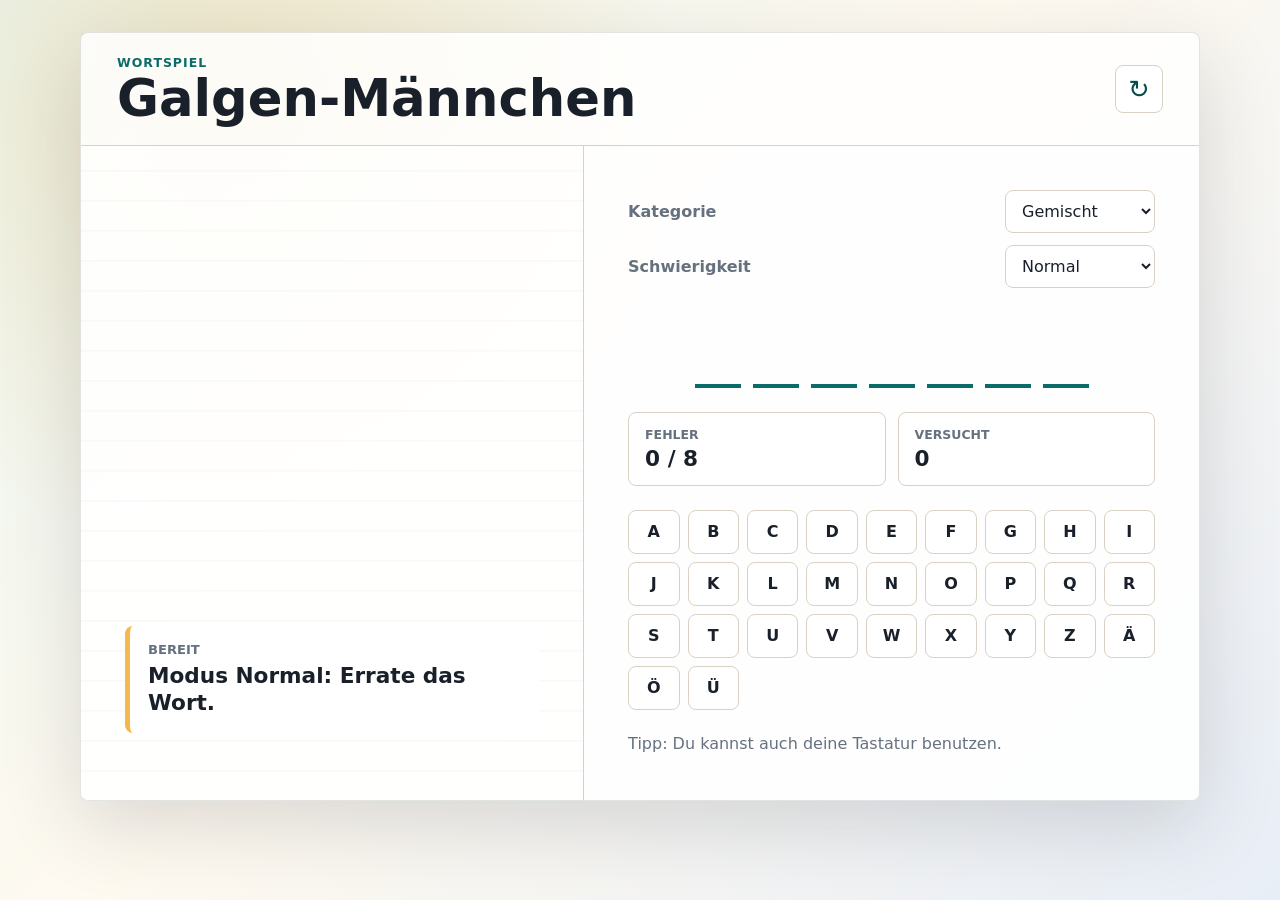
==== index.html @ e0e3a509 "Add hangman game" ====
<!doctype html>
<html lang="de">
  <head>
    <meta charset="utf-8" />
    <meta name="viewport" content="width=device-width, initial-scale=1" />
    <title>Galgen-Männchen</title>
    <link rel="stylesheet" href="styles.css" />
  </head>
  <body>
    <main class="game-shell" aria-labelledby="game-title">
      <section class="stage" aria-label="Galgen-Männchen Spielfläche">
        <div class="topbar">
          <div>
            <p class="eyebrow">Wortspiel</p>
            <h1 id="game-title">Galgen-Männchen</h1>
          </div>
          <button class="icon-button" id="new-round" type="button" aria-label="Neue Runde" title="Neue Runde">
            ↻
          </button>
        </div>

        <div class="game-board">
          <div class="drawing-panel">
            <div class="fail-sticker" id="fail-sticker" aria-hidden="true">Fail</div>

            <svg class="hangman" viewBox="0 0 240 260" role="img" aria-labelledby="drawing-title">
              <title id="drawing-title">Galgenzeichnung</title>
              <line x1="30" y1="235" x2="210" y2="235" class="gallows" data-gallows-part="0" />
              <line x1="65" y1="235" x2="65" y2="30" class="gallows" data-gallows-part="1" />
              <line x1="64" y1="30" x2="168" y2="30" class="gallows" data-gallows-part="2" />
              <line x1="168" y1="30" x2="168" y2="62" class="gallows" data-gallows-part="3" />
              <line x1="65" y1="78" x2="112" y2="30" class="gallows brace" data-gallows-support />

              <circle cx="168" cy="86" r="23" class="body-part" data-part="0" />
              <line x1="168" y1="109" x2="168" y2="166" class="body-part" data-part="1" />
              <line x1="168" y1="126" x2="134" y2="149" class="body-part" data-part="2" />
              <line x1="168" y1="126" x2="202" y2="149" class="body-part" data-part="3" />
              <line x1="168" y1="166" x2="139" y2="207" class="body-part" data-part="4" />
              <line x1="168" y1="166" x2="197" y2="207" class="body-part" data-part="5" />
            </svg>

            <div class="status-card" aria-live="polite">
              <span id="status-label">Bereit</span>
              <strong id="status-text">Errate das Wort, bevor die Zeichnung komplett ist.</strong>
            </div>
          </div>

          <div class="play-panel">
            <div class="settings">
              <div class="controls">
                <label for="category">Kategorie</label>
                <select id="category">
                  <option value="all">Gemischt</option>
                  <option value="natur">Natur</option>
                  <option value="stadt">Stadt</option>
                  <option value="technik">Technik</option>
                  <option value="essen">Essen</option>
                </select>
              </div>

              <div class="controls">
                <label for="difficulty">Schwierigkeit</label>
                <select id="difficulty">
                  <option value="easy">Einfach</option>
                  <option value="normal" selected>Normal</option>
                  <option value="hard">Schwer</option>
                </select>
              </div>
            </div>

            <div class="word" id="word" aria-label="Gesuchtes Wort"></div>

            <div class="stats" aria-label="Spielstand">
              <div>
                <span>Fehler</span>
                <strong id="mistakes">0 / 6</strong>
              </div>
              <div>
                <span>Versucht</span>
                <strong id="attempts">0</strong>
              </div>
            </div>

            <div class="keyboard" id="keyboard" aria-label="Buchstabentastatur"></div>

            <p class="hint" id="hint">Tipp: Du kannst auch deine Tastatur benutzen.</p>
          </div>
        </div>
      </section>
    </main>

    <script src="script.js"></script>
  </body>
</html>
---- styles.css ----
:root {
  color-scheme: light;
  --ink: #19202a;
  --muted: #66717f;
  --paper: #fffaf0;
  --surface: #ffffff;
  --line: #d9d2c3;
  --accent: #0b6b68;
  --accent-strong: #064d4a;
  --sun: #f5b84b;
  --danger: #be3a34;
  --success: #26724f;
  --shadow: 0 24px 80px rgba(31, 39, 49, 0.16);
}

* {
  box-sizing: border-box;
}

body {
  min-height: 100vh;
  margin: 0;
  color: var(--ink);
  font-family:
    Inter, ui-sans-serif, system-ui, -apple-system, BlinkMacSystemFont, "Segoe UI",
    sans-serif;
  background:
    radial-gradient(circle at 18% 12%, rgba(245, 184, 75, 0.24), transparent 28rem),
    linear-gradient(135deg, #e9f4ef 0%, var(--paper) 46%, #e8eef7 100%);
}

button,
select {
  font: inherit;
}

.game-shell {
  display: grid;
  min-height: 100vh;
  padding: 32px;
  align-items: start;
  justify-items: center;
}

.stage {
  width: min(1120px, 100%);
  overflow: hidden;
  border: 1px solid rgba(25, 32, 42, 0.12);
  border-radius: 8px;
  background: rgba(255, 255, 255, 0.82);
  box-shadow: var(--shadow);
}

.topbar {
  display: flex;
  align-items: center;
  justify-content: space-between;
  gap: 18px;
  padding: 22px clamp(22px, 3vw, 36px);
  border-bottom: 1px solid var(--line);
}

.eyebrow {
  margin: 0 0 4px;
  color: var(--accent);
  font-size: 0.78rem;
  font-weight: 800;
  letter-spacing: 0.08em;
  text-transform: uppercase;
}

h1 {
  margin: 0;
  font-size: clamp(2rem, 4vw, 3.9rem);
  line-height: 0.95;
}

.icon-button {
  display: grid;
  width: 48px;
  height: 48px;
  flex: 0 0 auto;
  place-items: center;
  border: 1px solid var(--line);
  border-radius: 8px;
  color: var(--accent-strong);
  background: var(--surface);
  cursor: pointer;
  font-size: 1.6rem;
  transition:
    transform 160ms ease,
    border-color 160ms ease,
    background 160ms ease;
}

.icon-button:hover {
  transform: translateY(-1px);
  border-color: var(--accent);
  background: #f2fbf8;
}

.game-board {
  display: grid;
  grid-template-columns: minmax(280px, 0.9fr) minmax(320px, 1.1fr);
  min-height: 520px;
}

.drawing-panel,
.play-panel {
  padding: clamp(22px, 4vw, 44px);
}

.drawing-panel {
  position: relative;
  display: grid;
  align-content: center;
  gap: 24px;
  border-right: 1px solid var(--line);
  background:
    linear-gradient(rgba(255, 255, 255, 0.55), rgba(255, 255, 255, 0.55)),
    repeating-linear-gradient(0deg, transparent 0 28px, rgba(11, 107, 104, 0.08) 29px 30px);
}

.fail-sticker {
  position: absolute;
  top: 34px;
  right: 34px;
  z-index: 2;
  rotate: 12deg;
  scale: 0.82;
  opacity: 0;
  border: 5px solid var(--danger);
  border-radius: 8px;
  padding: 8px 16px 10px;
  color: var(--danger);
  background: #ffffff;
  box-shadow: 0 10px 24px rgba(190, 58, 52, 0.22);
  font-size: clamp(1.5rem, 4vw, 2.5rem);
  font-weight: 950;
  line-height: 1;
  pointer-events: none;
  text-transform: uppercase;
  transition:
    opacity 180ms ease,
    scale 180ms ease,
    rotate 180ms ease;
}

.stage.is-lost .fail-sticker {
  opacity: 1;
  rotate: -8deg;
  scale: 1;
}

.hangman {
  width: min(100%, 360px);
  margin-inline: auto;
  aspect-ratio: 12 / 13;
}

.gallows,
.body-part {
  fill: none;
  stroke-linecap: round;
  stroke-linejoin: round;
  stroke-width: 9;
}

.gallows {
  stroke: #4b5563;
}

.stage.is-building-gallows .gallows {
  opacity: 0;
  transform: scale(0.98);
  transform-origin: center;
  transition:
    opacity 180ms ease,
    transform 180ms ease;
}

.stage.is-building-gallows .gallows.is-visible {
  opacity: 1;
  transform: scale(1);
}

.brace {
  stroke-width: 7;
}

.body-part {
  opacity: 0;
  stroke: #4b5563;
  transform: scale(0.95);
  transform-origin: center;
  transition:
    opacity 180ms ease,
    transform 180ms ease;
}

.body-part.is-visible {
  opacity: 1;
  transform: scale(1);
}

.status-card {
  border-left: 5px solid var(--sun);
  border-radius: 8px;
  padding: 16px 18px;
  background: var(--surface);
}

.status-card span {
  display: block;
  margin-bottom: 6px;
  color: var(--muted);
  font-size: 0.82rem;
  font-weight: 800;
  text-transform: uppercase;
}

.status-card strong {
  display: block;
  font-size: clamp(1.05rem, 2vw, 1.35rem);
  line-height: 1.25;
}

.play-panel {
  display: grid;
  align-content: center;
  gap: 24px;
  background: rgba(255, 255, 255, 0.52);
}

.settings {
  display: grid;
  gap: 12px;
}

.controls {
  display: flex;
  align-items: center;
  justify-content: space-between;
  gap: 14px;
}

.controls label {
  color: var(--muted);
  font-weight: 800;
}

select {
  min-width: 150px;
  border: 1px solid var(--line);
  border-radius: 8px;
  padding: 10px 36px 10px 12px;
  color: var(--ink);
  background: var(--surface);
}

.word {
  display: flex;
  min-height: 76px;
  align-items: flex-end;
  justify-content: center;
  gap: clamp(6px, 1.2vw, 12px);
  flex-wrap: wrap;
}

.letter-slot {
  display: grid;
  min-width: clamp(26px, 5vw, 46px);
  height: clamp(44px, 8vw, 64px);
  place-items: center;
  border-bottom: 4px solid var(--accent);
  font-size: clamp(1.5rem, 4vw, 2.5rem);
  font-weight: 900;
  text-transform: uppercase;
}

.stats {
  display: grid;
  grid-template-columns: repeat(2, minmax(0, 1fr));
  gap: 12px;
}

.stats div {
  border: 1px solid var(--line);
  border-radius: 8px;
  padding: 14px 16px;
  background: var(--surface);
}

.stats span {
  display: block;
  color: var(--muted);
  font-size: 0.78rem;
  font-weight: 800;
  text-transform: uppercase;
}

.stats strong {
  display: block;
  margin-top: 4px;
  font-size: 1.35rem;
}

.keyboard {
  display: grid;
  grid-template-columns: repeat(9, minmax(0, 1fr));
  gap: 8px;
}

.key {
  min-width: 0;
  height: 44px;
  border: 1px solid var(--line);
  border-radius: 8px;
  color: var(--ink);
  background: var(--surface);
  cursor: pointer;
  font-weight: 900;
  transition:
    transform 120ms ease,
    border-color 120ms ease,
    background 120ms ease,
    color 120ms ease;
}

.key:hover:not(:disabled) {
  transform: translateY(-1px);
  border-color: var(--accent);
}

.key:disabled {
  cursor: not-allowed;
}

.key.is-correct {
  border-color: var(--success);
  color: #ffffff;
  background: var(--success);
}

.key.is-wrong {
  border-color: var(--danger);
  color: #ffffff;
  background: var(--danger);
}

.hint {
  min-height: 1.4em;
  margin: 0;
  color: var(--muted);
}

.stage.is-won .status-card {
  border-left-color: var(--success);
}

.stage.is-lost .status-card {
  border-left-color: var(--danger);
}

@media (max-width: 780px) {
  .game-shell {
    padding: 16px;
  }

  .topbar {
    padding: 22px;
  }

  .game-board {
    grid-template-columns: 1fr;
  }

  .drawing-panel {
    border-right: 0;
    border-bottom: 1px solid var(--line);
  }

  .keyboard {
    grid-template-columns: repeat(6, minmax(0, 1fr));
  }
}

@media (max-width: 440px) {
  .stats {
    grid-template-columns: 1fr;
  }

  .controls {
    display: grid;
    align-items: stretch;
  }

  select {
    width: 100%;
  }

  .keyboard {
    grid-template-columns: repeat(5, minmax(0, 1fr));
  }
}
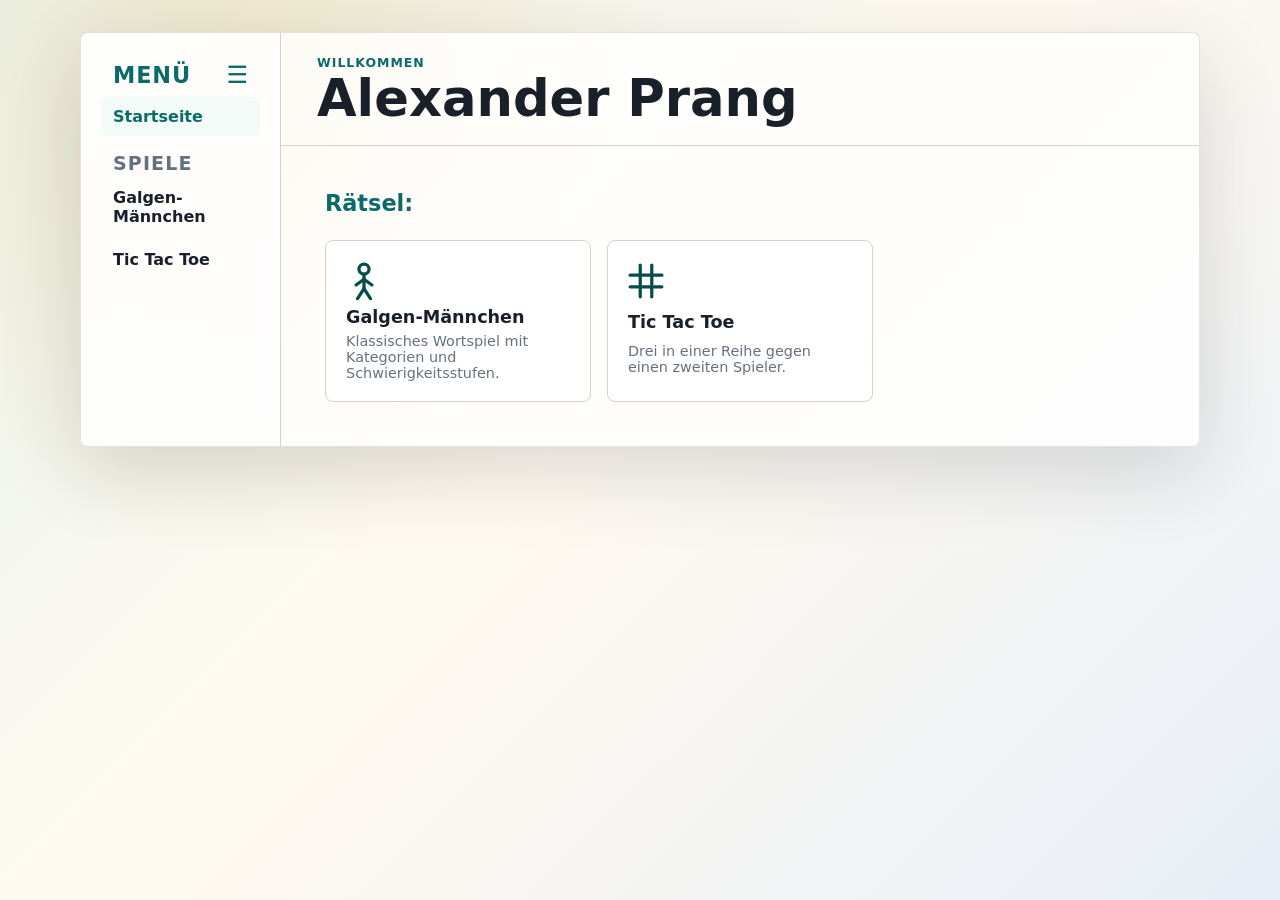
==== commit 4a6b1ed3: "Add home page, site navigation, and Tic Tac Toe game Splits the hangman game out to its own page (ga" ====
--- a/index.html
+++ b/index.html
@@ -3,92 +3,60 @@
   <head>
     <meta charset="utf-8" />
     <meta name="viewport" content="width=device-width, initial-scale=1" />
-    <title>Galgen-Männchen</title>
+    <title>Alexander Prang</title>
     <link rel="stylesheet" href="styles.css" />
   </head>
   <body>
-    <main class="game-shell" aria-labelledby="game-title">
-      <section class="stage" aria-label="Galgen-Männchen Spielfläche">
-        <div class="topbar">
-          <div>
-            <p class="eyebrow">Wortspiel</p>
-            <h1 id="game-title">Galgen-Männchen</h1>
-          </div>
-          <button class="icon-button" id="new-round" type="button" aria-label="Neue Runde" title="Neue Runde">
-            ↻
-          </button>
-        </div>
+    <main class="game-shell">
+      <section class="stage">
+        <nav class="side-menu" aria-label="Menü">
+          <h2 class="side-menu-title">Menü <span aria-hidden="true">☰</span></h2>
+          <a class="side-menu-link is-current" href="index.html">Startseite</a>
 
-        <div class="game-board">
-          <div class="drawing-panel">
-            <div class="fail-sticker" id="fail-sticker" aria-hidden="true">Fail</div>
+          <h3 class="side-menu-group">Spiele</h3>
+          <a class="side-menu-link" href="galgenmaennchen.html">Galgen-Männchen</a>
+          <a class="side-menu-link" href="tictactoe.html">Tic Tac Toe</a>
+        </nav>
 
-            <svg class="hangman" viewBox="0 0 240 260" role="img" aria-labelledby="drawing-title">
-              <title id="drawing-title">Galgenzeichnung</title>
-              <line x1="30" y1="235" x2="210" y2="235" class="gallows" data-gallows-part="0" />
-              <line x1="65" y1="235" x2="65" y2="30" class="gallows" data-gallows-part="1" />
-              <line x1="64" y1="30" x2="168" y2="30" class="gallows" data-gallows-part="2" />
-              <line x1="168" y1="30" x2="168" y2="62" class="gallows" data-gallows-part="3" />
-              <line x1="65" y1="78" x2="112" y2="30" class="gallows brace" data-gallows-support />
-
-              <circle cx="168" cy="86" r="23" class="body-part" data-part="0" />
-              <line x1="168" y1="109" x2="168" y2="166" class="body-part" data-part="1" />
-              <line x1="168" y1="126" x2="134" y2="149" class="body-part" data-part="2" />
-              <line x1="168" y1="126" x2="202" y2="149" class="body-part" data-part="3" />
-              <line x1="168" y1="166" x2="139" y2="207" class="body-part" data-part="4" />
-              <line x1="168" y1="166" x2="197" y2="207" class="body-part" data-part="5" />
-            </svg>
-
-            <div class="status-card" aria-live="polite">
-              <span id="status-label">Bereit</span>
-              <strong id="status-text">Errate das Wort, bevor die Zeichnung komplett ist.</strong>
+        <div class="stage-main">
+          <div class="topbar">
+            <div>
+              <p class="eyebrow">Willkommen</p>
+              <h1>Alexander Prang</h1>
             </div>
           </div>
 
-          <div class="play-panel">
-            <div class="settings">
-              <div class="controls">
-                <label for="category">Kategorie</label>
-                <select id="category">
-                  <option value="all">Gemischt</option>
-                  <option value="natur">Natur</option>
-                  <option value="stadt">Stadt</option>
-                  <option value="technik">Technik</option>
-                  <option value="essen">Essen</option>
-                </select>
-              </div>
+          <div class="home-board">
+            <h2 class="home-intro">Rätsel:</h2>
 
-              <div class="controls">
-                <label for="difficulty">Schwierigkeit</label>
-                <select id="difficulty">
-                  <option value="easy">Einfach</option>
-                  <option value="normal" selected>Normal</option>
-                  <option value="hard">Schwer</option>
-                </select>
-              </div>
+            <div class="home-grid">
+              <a class="home-card" href="galgenmaennchen.html">
+                <svg class="home-card-icon" viewBox="0 0 100 110" aria-hidden="true">
+                  <circle cx="50" cy="22" r="14" />
+                  <line x1="50" y1="36" x2="50" y2="76" />
+                  <line x1="50" y1="50" x2="28" y2="66" />
+                  <line x1="50" y1="50" x2="72" y2="66" />
+                  <line x1="50" y1="76" x2="32" y2="104" />
+                  <line x1="50" y1="76" x2="68" y2="104" />
+                </svg>
+                <span class="home-card-title">Galgen-Männchen</span>
+                <span class="home-card-desc">Klassisches Wortspiel mit Kategorien und Schwierigkeitsstufen.</span>
+              </a>
+
+              <a class="home-card" href="tictactoe.html">
+                <svg class="home-card-icon" viewBox="0 0 100 100" aria-hidden="true">
+                  <line x1="34" y1="6" x2="34" y2="94" />
+                  <line x1="66" y1="6" x2="66" y2="94" />
+                  <line x1="6" y1="34" x2="94" y2="34" />
+                  <line x1="6" y1="66" x2="94" y2="66" />
+                </svg>
+                <span class="home-card-title">Tic Tac Toe</span>
+                <span class="home-card-desc">Drei in einer Reihe gegen einen zweiten Spieler.</span>
+              </a>
             </div>
-
-            <div class="word" id="word" aria-label="Gesuchtes Wort"></div>
-
-            <div class="stats" aria-label="Spielstand">
-              <div>
-                <span>Fehler</span>
-                <strong id="mistakes">0 / 6</strong>
-              </div>
-              <div>
-                <span>Versucht</span>
-                <strong id="attempts">0</strong>
-              </div>
-            </div>
-
-            <div class="keyboard" id="keyboard" aria-label="Buchstabentastatur"></div>
-
-            <p class="hint" id="hint">Tipp: Du kannst auch deine Tastatur benutzen.</p>
           </div>
         </div>
       </section>
     </main>
-
-    <script src="script.js"></script>
   </body>
 </html>
--- a/styles.css
+++ b/styles.css
@@ -43,12 +43,76 @@
 }
 
 .stage {
+  display: grid;
+  grid-template-columns: 200px minmax(0, 1fr);
   width: min(1120px, 100%);
   overflow: hidden;
   border: 1px solid rgba(25, 32, 42, 0.12);
   border-radius: 8px;
   background: rgba(255, 255, 255, 0.82);
   box-shadow: var(--shadow);
+}
+
+.side-menu {
+  display: grid;
+  align-content: start;
+  gap: 4px;
+  padding: 28px 20px;
+  border-right: 1px solid var(--line);
+  background: rgba(255, 255, 255, 0.55);
+}
+
+.side-menu-title {
+  display: flex;
+  align-items: center;
+  justify-content: space-between;
+  gap: 8px;
+  margin: 0 0 4px;
+  padding: 0 12px;
+  color: var(--accent);
+  font-size: 1.4rem;
+  font-weight: 800;
+  letter-spacing: 0.04em;
+  text-transform: uppercase;
+}
+
+.side-menu-title span {
+  font-size: 1.5rem;
+  letter-spacing: normal;
+  text-transform: none;
+}
+
+.side-menu-group {
+  margin: 12px 0 0;
+  padding: 0 12px;
+  color: var(--muted);
+  font-size: 19px;
+  font-weight: 800;
+  letter-spacing: 0.06em;
+  text-transform: uppercase;
+}
+
+.side-menu-link {
+  padding: 10px 12px;
+  border-radius: 8px;
+  color: var(--ink);
+  text-decoration: none;
+  font-weight: 700;
+  font-size: 16px;
+}
+
+.side-menu-link:hover {
+  background: #f2fbf8;
+  color: var(--accent-strong);
+}
+
+.side-menu-link.is-current {
+  color: var(--accent);
+  background: #f2fbf8;
+}
+
+.stage-main {
+  min-width: 0;
 }
 
 .topbar {
@@ -86,6 +150,7 @@
   color: var(--accent-strong);
   background: var(--surface);
   cursor: pointer;
+  text-decoration: none;
   font-size: 1.6rem;
   transition:
     transform 160ms ease,
@@ -97,6 +162,65 @@
   transform: translateY(-1px);
   border-color: var(--accent);
   background: #f2fbf8;
+}
+
+.home-board {
+  display: grid;
+  gap: 24px;
+  padding: clamp(22px, 4vw, 44px);
+}
+
+.home-intro {
+  margin: 0;
+  color: var(--accent);
+  font-size: 1.4rem;
+}
+
+.home-grid {
+  display: grid;
+  grid-template-columns: repeat(auto-fill, minmax(220px, 1fr));
+  gap: 16px;
+}
+
+.home-card {
+  display: grid;
+  gap: 6px;
+  border: 1px solid var(--line);
+  border-radius: 8px;
+  padding: 20px;
+  color: var(--ink);
+  background: var(--surface);
+  text-decoration: none;
+  transition:
+    transform 160ms ease,
+    border-color 160ms ease,
+    box-shadow 160ms ease;
+}
+
+.home-card:hover {
+  transform: translateY(-2px);
+  border-color: var(--accent);
+  box-shadow: 0 10px 24px rgba(11, 107, 104, 0.14);
+}
+
+.home-card-icon {
+  width: 36px;
+  height: 40px;
+  fill: none;
+  stroke: var(--accent-strong);
+  stroke-linecap: round;
+  stroke-linejoin: round;
+  stroke-width: 9;
+}
+
+.home-card-title {
+  font-weight: 900;
+  font-size: 1.1rem;
+}
+
+.home-card-desc {
+  color: var(--muted);
+  font-size: 0.9rem;
 }
 
 .game-board {
@@ -121,7 +245,8 @@
     repeating-linear-gradient(0deg, transparent 0 28px, rgba(11, 107, 104, 0.08) 29px 30px);
 }
 
-.fail-sticker {
+.fail-sticker,
+.success-sticker {
   position: absolute;
   top: 34px;
   right: 34px;
@@ -146,7 +271,31 @@
     rotate 180ms ease;
 }
 
+.fail-sticker {
+  border-color: var(--danger);
+  color: var(--danger);
+  box-shadow: 0 10px 24px rgba(190, 58, 52, 0.22);
+}
+
+.success-sticker {
+  display: grid;
+  width: clamp(68px, 10vw, 96px);
+  height: clamp(68px, 10vw, 96px);
+  place-items: center;
+  border-color: var(--success);
+  border-radius: 50%;
+  color: var(--success);
+  box-shadow: 0 10px 24px rgba(38, 114, 79, 0.22);
+  font-size: clamp(2.4rem, 6vw, 4rem);
+}
+
 .stage.is-lost .fail-sticker {
+  opacity: 1;
+  rotate: -8deg;
+  scale: 1;
+}
+
+.stage.is-won .success-sticker {
   opacity: 1;
   rotate: -8deg;
   scale: 1;
@@ -362,9 +511,91 @@
   border-left-color: var(--danger);
 }
 
+.ttt-board-area {
+  display: grid;
+  grid-template-columns: minmax(280px, 0.9fr) minmax(240px, 0.7fr);
+  gap: clamp(22px, 4vw, 44px);
+  padding: clamp(22px, 4vw, 44px);
+}
+
+.ttt-board {
+  display: grid;
+  grid-template-columns: repeat(3, 1fr);
+  gap: 10px;
+  width: 100%;
+  max-width: 360px;
+  aspect-ratio: 1;
+  margin-inline: auto;
+}
+
+.ttt-cell {
+  display: grid;
+  aspect-ratio: 1;
+  place-items: center;
+  border: 1px solid var(--line);
+  border-radius: 8px;
+  color: var(--ink);
+  background: var(--surface);
+  cursor: pointer;
+  font-size: clamp(2rem, 6vw, 3rem);
+  font-weight: 900;
+  transition:
+    transform 120ms ease,
+    border-color 120ms ease,
+    background 120ms ease;
+}
+
+.ttt-cell:hover:not(:disabled) {
+  transform: translateY(-1px);
+  border-color: var(--accent);
+}
+
+.ttt-cell:disabled {
+  cursor: not-allowed;
+}
+
+.ttt-cell.is-x {
+  color: var(--accent);
+}
+
+.ttt-cell.is-o {
+  color: var(--danger);
+}
+
+.ttt-cell.is-winning {
+  border-color: var(--success);
+  background: #f2fbf8;
+}
+
+.ttt-side {
+  display: grid;
+  align-content: start;
+  gap: 24px;
+}
+
 @media (max-width: 780px) {
+  .ttt-board-area {
+    grid-template-columns: 1fr;
+  }
+
   .game-shell {
     padding: 16px;
+  }
+
+  .stage {
+    grid-template-columns: 1fr;
+  }
+
+  .side-menu {
+    grid-auto-flow: column;
+    justify-content: start;
+    gap: 8px;
+    border-right: 0;
+    border-bottom: 1px solid var(--line);
+  }
+
+  .side-menu-title {
+    display: none;
   }
 
   .topbar {
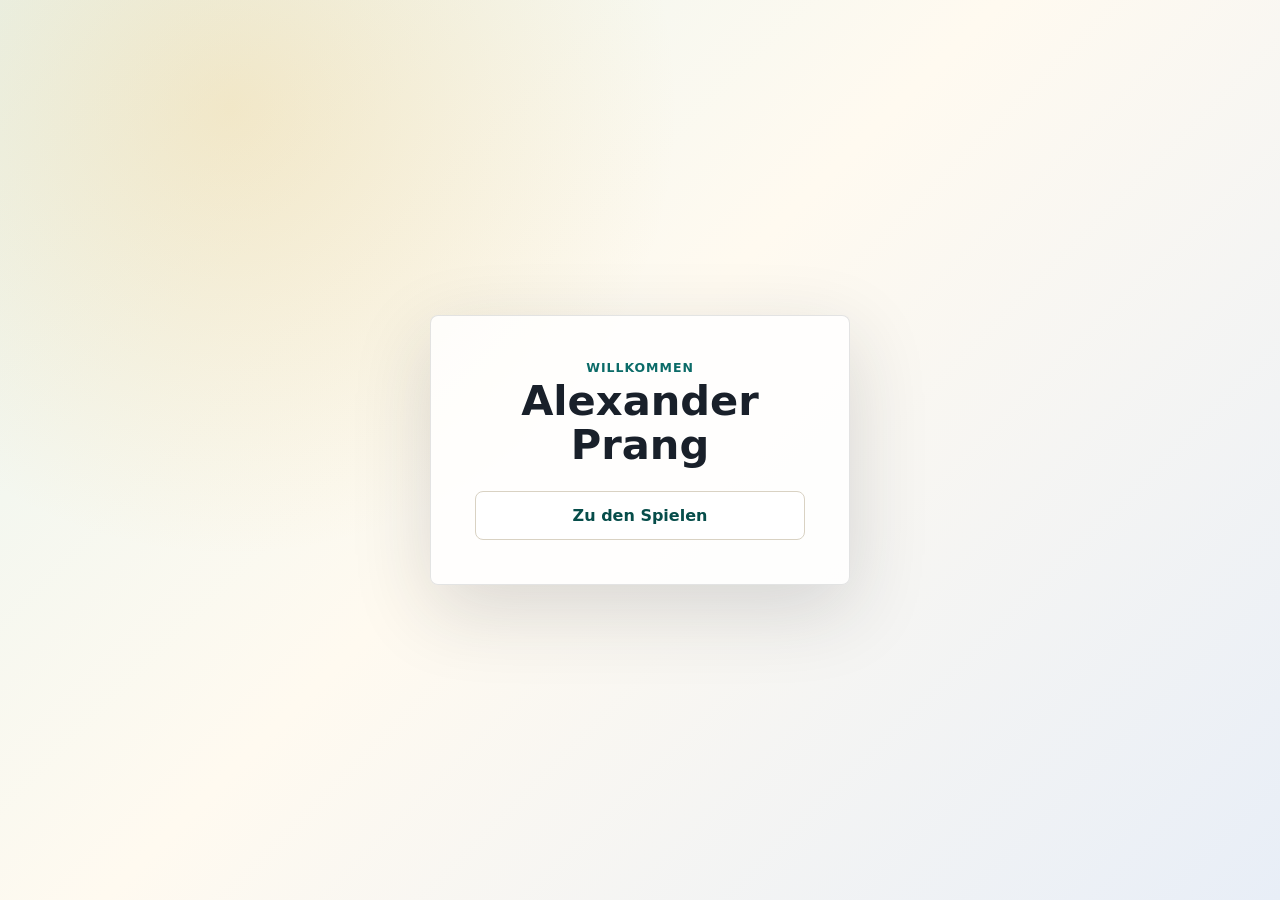
==== commit cc2ca430: "Add simple root landing page linking to /games/ The domain root had nothing after the site moved int" ====
--- a/index.html
+++ b/index.html
@@ -4,59 +4,96 @@
     <meta charset="utf-8" />
     <meta name="viewport" content="width=device-width, initial-scale=1" />
     <title>Alexander Prang</title>
-    <link rel="stylesheet" href="styles.css" />
+    <style>
+      :root {
+        color-scheme: light;
+        --ink: #19202a;
+        --paper: #fffaf0;
+        --surface: #ffffff;
+        --line: #d9d2c3;
+        --accent: #0b6b68;
+        --accent-strong: #064d4a;
+        --shadow: 0 24px 80px rgba(31, 39, 49, 0.16);
+      }
+
+      * {
+        box-sizing: border-box;
+      }
+
+      body {
+        display: grid;
+        min-height: 100vh;
+        margin: 0;
+        padding: 32px;
+        place-items: center;
+        color: var(--ink);
+        font-family:
+          Inter, ui-sans-serif, system-ui, -apple-system, BlinkMacSystemFont, "Segoe UI",
+          sans-serif;
+        background:
+          radial-gradient(circle at 18% 12%, rgba(245, 184, 75, 0.24), transparent 28rem),
+          linear-gradient(135deg, #e9f4ef 0%, var(--paper) 46%, #e8eef7 100%);
+      }
+
+      .card {
+        width: min(420px, 100%);
+        padding: clamp(28px, 5vw, 44px);
+        text-align: center;
+        border: 1px solid rgba(25, 32, 42, 0.12);
+        border-radius: 8px;
+        background: rgba(255, 255, 255, 0.82);
+        box-shadow: var(--shadow);
+      }
+
+      .eyebrow {
+        margin: 0 0 4px;
+        color: var(--accent);
+        font-size: 0.78rem;
+        font-weight: 800;
+        letter-spacing: 0.08em;
+        text-transform: uppercase;
+      }
+
+      h1 {
+        margin: 0 0 24px;
+        font-size: clamp(1.8rem, 5vw, 2.6rem);
+        line-height: 1.05;
+      }
+
+      nav {
+        display: grid;
+        gap: 12px;
+      }
+
+      .menu-link {
+        padding: 14px 20px;
+        border: 1px solid var(--line);
+        border-radius: 8px;
+        color: var(--accent-strong);
+        text-decoration: none;
+        font-weight: 800;
+        background: var(--surface);
+        transition:
+          transform 160ms ease,
+          border-color 160ms ease,
+          background 160ms ease;
+      }
+
+      .menu-link:hover {
+        transform: translateY(-1px);
+        border-color: var(--accent);
+        background: #f2fbf8;
+      }
+    </style>
   </head>
   <body>
-    <main class="game-shell">
-      <section class="stage">
-        <nav class="side-menu" aria-label="Menü">
-          <h2 class="side-menu-title">Menü <span aria-hidden="true">☰</span></h2>
-          <a class="side-menu-link is-current" href="index.html">Startseite</a>
+    <div class="card">
+      <p class="eyebrow">Willkommen</p>
+      <h1>Alexander Prang</h1>
 
-          <h3 class="side-menu-group">Spiele</h3>
-          <a class="side-menu-link" href="galgenmaennchen.html">Galgen-Männchen</a>
-          <a class="side-menu-link" href="tictactoe.html">Tic Tac Toe</a>
-        </nav>
-
-        <div class="stage-main">
-          <div class="topbar">
-            <div>
-              <p class="eyebrow">Willkommen</p>
-              <h1>Alexander Prang</h1>
-            </div>
-          </div>
-
-          <div class="home-board">
-            <h2 class="home-intro">Rätsel:</h2>
-
-            <div class="home-grid">
-              <a class="home-card" href="galgenmaennchen.html">
-                <svg class="home-card-icon" viewBox="0 0 100 110" aria-hidden="true">
-                  <circle cx="50" cy="22" r="14" />
-                  <line x1="50" y1="36" x2="50" y2="76" />
-                  <line x1="50" y1="50" x2="28" y2="66" />
-                  <line x1="50" y1="50" x2="72" y2="66" />
-                  <line x1="50" y1="76" x2="32" y2="104" />
-                  <line x1="50" y1="76" x2="68" y2="104" />
-                </svg>
-                <span class="home-card-title">Galgen-Männchen</span>
-                <span class="home-card-desc">Klassisches Wortspiel mit Kategorien und Schwierigkeitsstufen.</span>
-              </a>
-
-              <a class="home-card" href="tictactoe.html">
-                <svg class="home-card-icon" viewBox="0 0 100 100" aria-hidden="true">
-                  <line x1="34" y1="6" x2="34" y2="94" />
-                  <line x1="66" y1="6" x2="66" y2="94" />
-                  <line x1="6" y1="34" x2="94" y2="34" />
-                  <line x1="6" y1="66" x2="94" y2="66" />
-                </svg>
-                <span class="home-card-title">Tic Tac Toe</span>
-                <span class="home-card-desc">Drei in einer Reihe gegen einen zweiten Spieler.</span>
-              </a>
-            </div>
-          </div>
-        </div>
-      </section>
-    </main>
+      <nav aria-label="Menü">
+        <a class="menu-link" href="/games/">Zu den Spielen</a>
+      </nav>
+    </div>
   </body>
 </html>
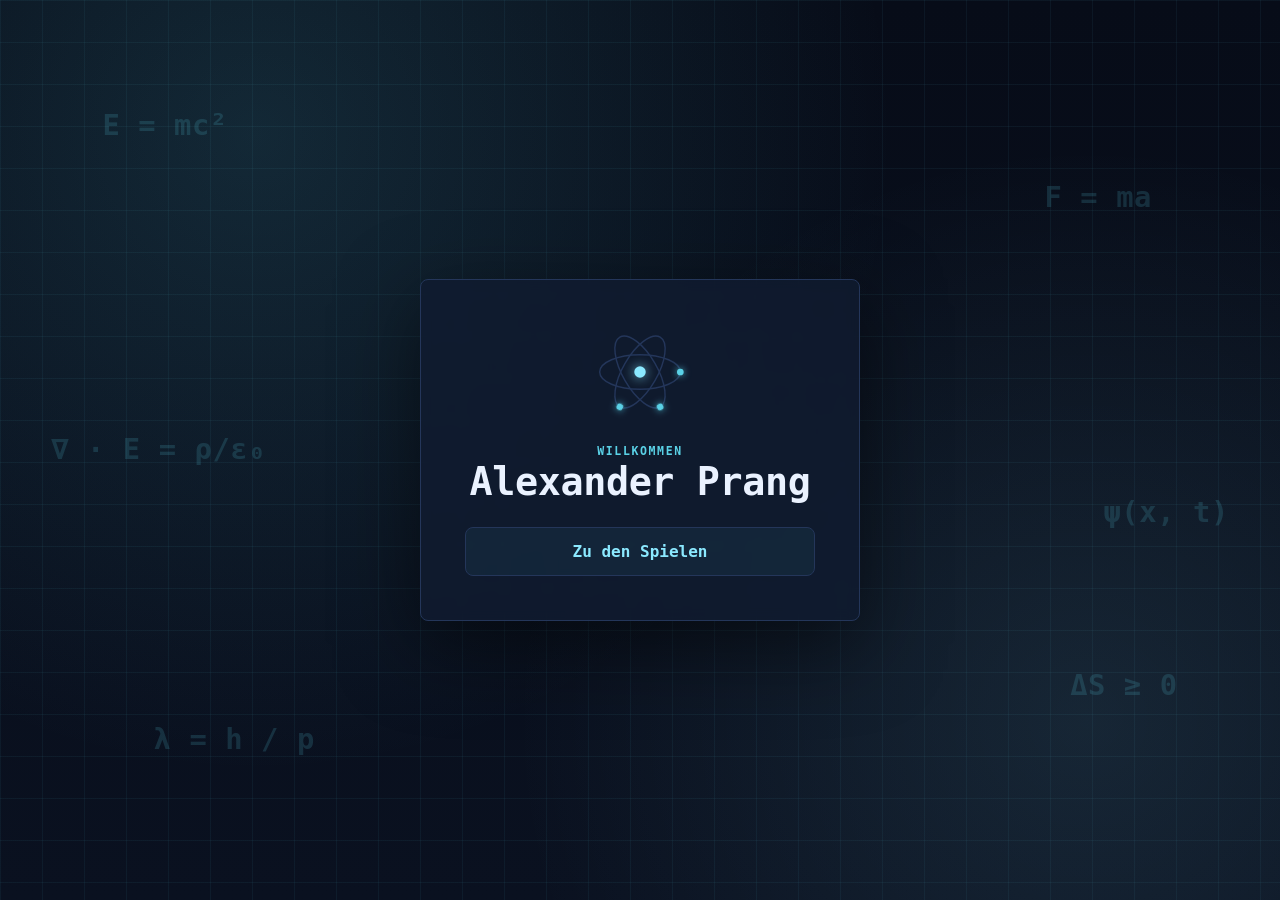
==== commit 5048ed71: "Give the root landing page a physics-themed look Dark theme with an animated atom (orbiting electron" ====
--- a/index.html
+++ b/index.html
@@ -6,14 +6,15 @@
     <title>Alexander Prang</title>
     <style>
       :root {
-        color-scheme: light;
-        --ink: #19202a;
-        --paper: #fffaf0;
-        --surface: #ffffff;
-        --line: #d9d2c3;
-        --accent: #0b6b68;
-        --accent-strong: #064d4a;
-        --shadow: 0 24px 80px rgba(31, 39, 49, 0.16);
+        color-scheme: dark;
+        --ink: #eaf2ff;
+        --muted: #7f93b8;
+        --paper: #0a1120;
+        --surface: #101b30;
+        --line: #24365a;
+        --accent: #5ad1e6;
+        --accent-strong: #8be9ff;
+        --shadow: 0 24px 80px rgba(0, 0, 0, 0.5);
       }
 
       * {
@@ -21,43 +22,113 @@
       }
 
       body {
+        position: relative;
         display: grid;
         min-height: 100vh;
         margin: 0;
         padding: 32px;
         place-items: center;
+        overflow: hidden;
         color: var(--ink);
         font-family:
-          Inter, ui-sans-serif, system-ui, -apple-system, BlinkMacSystemFont, "Segoe UI",
-          sans-serif;
+          "JetBrains Mono", "SFMono-Regular", ui-monospace, Menlo, Consolas, monospace;
         background:
-          radial-gradient(circle at 18% 12%, rgba(245, 184, 75, 0.24), transparent 28rem),
-          linear-gradient(135deg, #e9f4ef 0%, var(--paper) 46%, #e8eef7 100%);
+          radial-gradient(circle at 20% 15%, rgba(90, 209, 230, 0.14), transparent 40rem),
+          radial-gradient(circle at 85% 80%, rgba(139, 233, 255, 0.1), transparent 36rem),
+          linear-gradient(180deg, #070c18 0%, var(--paper) 100%);
+      }
+
+      .grid-overlay {
+        position: absolute;
+        inset: 0;
+        pointer-events: none;
+        background-image:
+          linear-gradient(rgba(90, 209, 230, 0.06) 1px, transparent 1px),
+          linear-gradient(90deg, rgba(90, 209, 230, 0.06) 1px, transparent 1px);
+        background-size: 42px 42px;
+      }
+
+      .formula {
+        position: absolute;
+        color: var(--accent);
+        opacity: 0.16;
+        font-size: clamp(1.1rem, 2.4vw, 1.8rem);
+        font-weight: 600;
+        letter-spacing: 0.02em;
+        pointer-events: none;
+        user-select: none;
       }
 
       .card {
-        width: min(420px, 100%);
+        position: relative;
+        z-index: 1;
+        width: min(440px, 100%);
         padding: clamp(28px, 5vw, 44px);
         text-align: center;
-        border: 1px solid rgba(25, 32, 42, 0.12);
+        border: 1px solid var(--line);
         border-radius: 8px;
-        background: rgba(255, 255, 255, 0.82);
+        background: rgba(16, 27, 48, 0.82);
+        backdrop-filter: blur(6px);
         box-shadow: var(--shadow);
+      }
+
+      .atom {
+        width: 96px;
+        height: 96px;
+        margin: 0 auto 20px;
+        overflow: visible;
+      }
+
+      .atom .nucleus {
+        fill: var(--accent-strong);
+        filter: drop-shadow(0 0 6px rgba(139, 233, 255, 0.8));
+      }
+
+      .atom .orbit {
+        fill: none;
+        stroke: var(--line);
+        stroke-width: 1.5;
+      }
+
+      .atom .electron {
+        fill: var(--accent);
+        filter: drop-shadow(0 0 4px rgba(90, 209, 230, 0.9));
+      }
+
+      .atom .orbit-group {
+        transform-origin: 50px 50px;
+        animation: spin 6s linear infinite;
+      }
+
+      .atom .orbit-group.o2 {
+        animation-duration: 9s;
+        animation-direction: reverse;
+      }
+
+      .atom .orbit-group.o3 {
+        animation-duration: 13s;
+      }
+
+      @keyframes spin {
+        to {
+          transform: rotate(360deg);
+        }
       }
 
       .eyebrow {
         margin: 0 0 4px;
         color: var(--accent);
-        font-size: 0.78rem;
-        font-weight: 800;
-        letter-spacing: 0.08em;
+        font-size: 0.72rem;
+        font-weight: 700;
+        letter-spacing: 0.14em;
         text-transform: uppercase;
       }
 
       h1 {
         margin: 0 0 24px;
-        font-size: clamp(1.8rem, 5vw, 2.6rem);
+        font-size: clamp(1.7rem, 5vw, 2.4rem);
         line-height: 1.05;
+        letter-spacing: -0.01em;
       }
 
       nav {
@@ -71,8 +142,8 @@
         border-radius: 8px;
         color: var(--accent-strong);
         text-decoration: none;
-        font-weight: 800;
-        background: var(--surface);
+        font-weight: 700;
+        background: rgba(90, 209, 230, 0.06);
         transition:
           transform 160ms ease,
           border-color 160ms ease,
@@ -82,12 +153,43 @@
       .menu-link:hover {
         transform: translateY(-1px);
         border-color: var(--accent);
-        background: #f2fbf8;
+        background: rgba(90, 209, 230, 0.14);
+      }
+
+      @media (max-width: 480px) {
+        .formula {
+          display: none;
+        }
       }
     </style>
   </head>
   <body>
+    <div class="grid-overlay" aria-hidden="true"></div>
+
+    <span class="formula" style="top: 12%; left: 8%;" aria-hidden="true">E = mc²</span>
+    <span class="formula" style="top: 20%; right: 10%;" aria-hidden="true">F = ma</span>
+    <span class="formula" style="bottom: 16%; left: 12%;" aria-hidden="true">λ = h / p</span>
+    <span class="formula" style="bottom: 22%; right: 8%;" aria-hidden="true">ΔS ≥ 0</span>
+    <span class="formula" style="top: 48%; left: 4%;" aria-hidden="true">∇ · E = ρ/ε₀</span>
+    <span class="formula" style="top: 55%; right: 4%;" aria-hidden="true">ψ(x, t)</span>
+
     <div class="card">
+      <svg class="atom" viewBox="0 0 100 100" aria-hidden="true">
+        <g class="orbit-group o1">
+          <ellipse class="orbit" cx="50" cy="50" rx="42" ry="18" />
+          <circle class="electron" cx="92" cy="50" r="3.5" />
+        </g>
+        <g class="orbit-group o2">
+          <ellipse class="orbit" cx="50" cy="50" rx="42" ry="18" transform="rotate(60 50 50)" />
+          <circle class="electron" cx="50" cy="50" r="3.5" transform="rotate(60 50 50) translate(42 0)" />
+        </g>
+        <g class="orbit-group o3">
+          <ellipse class="orbit" cx="50" cy="50" rx="42" ry="18" transform="rotate(120 50 50)" />
+          <circle class="electron" cx="50" cy="50" r="3.5" transform="rotate(120 50 50) translate(42 0)" />
+        </g>
+        <circle class="nucleus" cx="50" cy="50" r="6" />
+      </svg>
+
       <p class="eyebrow">Willkommen</p>
       <h1>Alexander Prang</h1>
 
